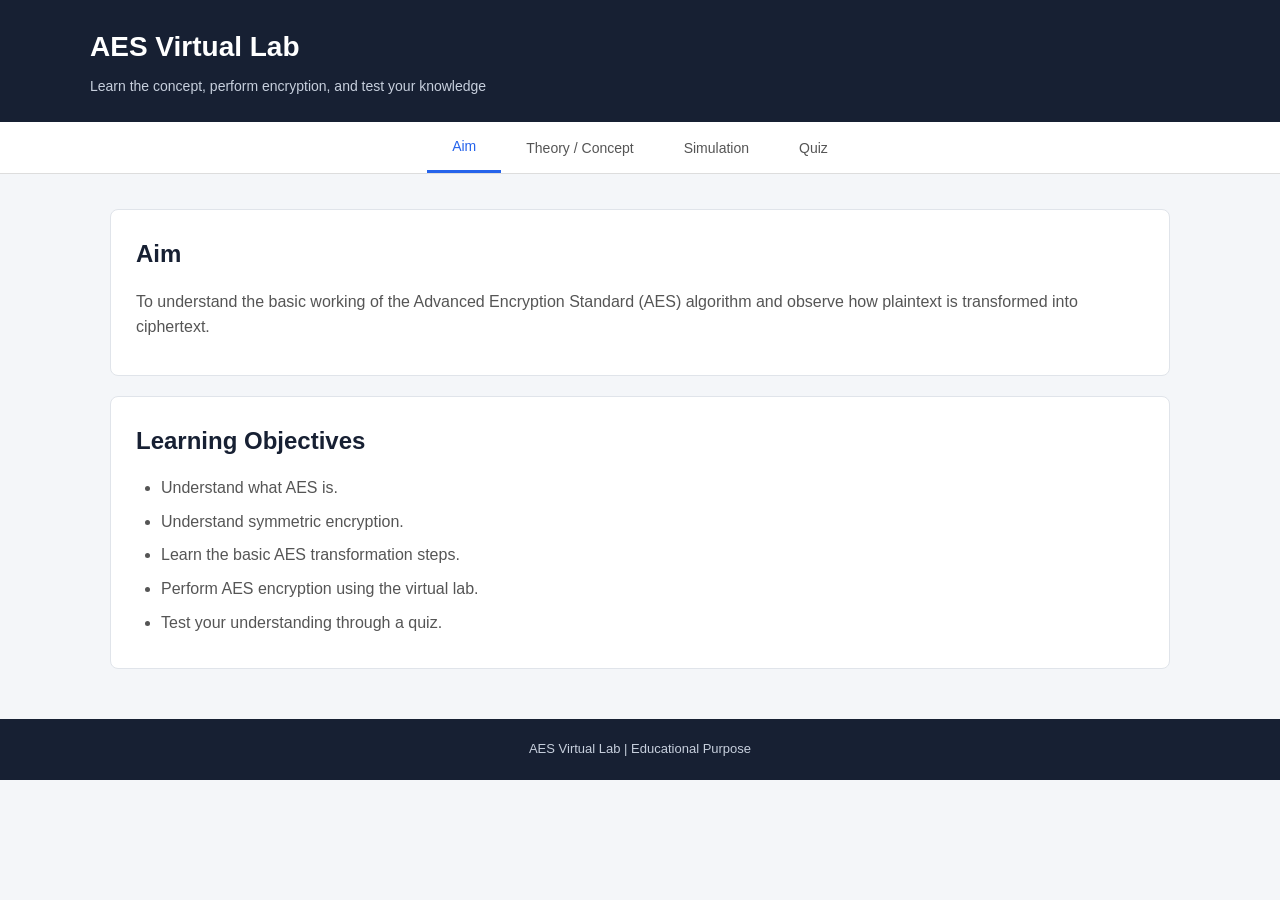
==== AES/index.html @ 350b14b1 "aes added" ====
<!DOCTYPE html>
<html lang="en">

<head>

    <meta charset="UTF-8">

    <meta name="viewport"
          content="width=device-width, initial-scale=1.0">

    <title>AES Virtual Lab</title>

    <link rel="stylesheet" href="style.css">

</head>


<body>


    <!-- ================= HEADER ================= -->

    <header>

        <div class="header-content">

            <h1>AES Virtual Lab</h1>

            <p>
                Learn the concept, perform encryption, and test your knowledge
            </p>

        </div>

    </header>



    <!-- ================= NAVIGATION ================= -->

    <nav>

        <button class="nav-button active"
                onclick="showSection('aim', this)">
            Aim
        </button>


        <button class="nav-button"
                onclick="showSection('theory', this)">
            Theory / Concept
        </button>


        <button class="nav-button"
                onclick="showSection('simulation', this)">
            Simulation
        </button>


        <button class="nav-button"
                onclick="showSection('quiz', this)">
            Quiz
        </button>

    </nav>



    <main>


        <!-- ================= AIM ================= -->

        <section id="aim" class="section active">


            <div class="card">

                <h2>Aim</h2>

                <p>
                    To understand the basic working of the
                    Advanced Encryption Standard (AES) algorithm
                    and observe how plaintext is transformed
                    into ciphertext.
                </p>

            </div>



            <div class="card">

                <h2>Learning Objectives</h2>

                <ul>

                    <li>
                        Understand what AES is.
                    </li>

                    <li>
                        Understand symmetric encryption.
                    </li>

                    <li>
                        Learn the basic AES transformation steps.
                    </li>

                    <li>
                        Perform AES encryption using the virtual lab.
                    </li>

                    <li>
                        Test your understanding through a quiz.
                    </li>

                </ul>

            </div>

        </section>



        <!-- ================= THEORY ================= -->

        <section id="theory" class="section">


            <div class="card">

                <h2>What is AES?</h2>

                <p>
                    AES stands for Advanced Encryption Standard.
                    It is a symmetric-key encryption algorithm
                    used to protect digital information.
                </p>

                <p>
                    In symmetric encryption, the same secret key
                    is used for encryption and decryption.
                </p>

            </div>



            <div class="card">

                <h2>AES Key Sizes</h2>

                <div class="key-boxes">


                    <div class="key-box">

                        <h3>AES-128</h3>

                        <p>
                            128-bit key
                        </p>

                    </div>


                    <div class="key-box">

                        <h3>AES-192</h3>

                        <p>
                            192-bit key
                        </p>

                    </div>


                    <div class="key-box">

                        <h3>AES-256</h3>

                        <p>
                            256-bit key
                        </p>

                    </div>

                </div>

            </div>



            <div class="card">

                <h2>Basic AES Encryption Process</h2>

                <div class="process">


                    <div class="process-step">

                        <span>1</span>

                        AddRoundKey

                    </div>


                    <div class="process-arrow">
                        ↓
                    </div>


                    <div class="process-step">

                        <span>2</span>

                        SubBytes

                    </div>


                    <div class="process-arrow">
                        ↓
                    </div>


                    <div class="process-step">

                        <span>3</span>

                        ShiftRows

                    </div>


                    <div class="process-arrow">
                        ↓
                    </div>


                    <div class="process-step">

                        <span>4</span>

                        MixColumns

                    </div>


                    <div class="process-arrow">
                        ↓
                    </div>


                    <div class="process-step">

                        <span>5</span>

                        AddRoundKey

                    </div>

                </div>

            </div>



            <div class="card">

                <h2>AES Operations</h2>


                <div class="concept">

                    <h3>SubBytes</h3>

                    <p>
                        Each byte in the state is replaced with
                        another byte using the AES S-Box.
                    </p>

                </div>


                <div class="concept">

                    <h3>ShiftRows</h3>

                    <p>
                        The bytes in each row of the state are
                        shifted by different positions.
                    </p>

                </div>


                <div class="concept">

                    <h3>MixColumns</h3>

                    <p>
                        The bytes in each column are mathematically
                        mixed to provide diffusion.
                    </p>

                </div>


                <div class="concept">

                    <h3>AddRoundKey</h3>

                    <p>
                        The current state is combined with a
                        round key using XOR.
                    </p>

                </div>

            </div>

        </section>



        <!-- ================= SIMULATION ================= -->

        <section id="simulation" class="section">


            <div class="card">

                <h2>AES Simulation</h2>

                <p>
                    Enter a message and a 16-character key to
                    perform AES-128 encryption.
                </p>

            </div>



            <div class="simulation-grid">


                <!-- INPUT -->

                <div class="card">

                    <h3>Input</h3>


                    <label for="plaintext">
                        Plaintext
                    </label>


                    <textarea
                        id="plaintext"
                        placeholder="Enter your message here..."
                    ></textarea>


                    <label for="key">
                        Secret Key
                    </label>


                    <input
                        type="text"
                        id="key"
                        maxlength="16"
                        placeholder="16 characters"
                    >


                    <p class="input-help">
                        AES-128 requires a 16-character key
                        for this demonstration.
                    </p>


                    <button
                        class="main-button"
                        onclick="encryptMessage()">

                        Encrypt

                    </button>


                    <button
                        class="secondary-button"
                        onclick="decryptMessage()">

                        Decrypt

                    </button>

                </div>



                <!-- OUTPUT -->

                <div class="card">

                    <h3>Output</h3>


                    <label>
                        Ciphertext
                    </label>


                    <div
                        id="ciphertext"
                        class="output-box">

                        Your ciphertext will appear here.

                    </div>


                    <label>
                        Decrypted Text
                    </label>


                    <div
                        id="decryptedText"
                        class="output-box">

                        Your decrypted text will appear here.

                    </div>

                </div>

            </div>



            <!-- AES STEPS -->

            <div class="card">

                <h2>Simulation Steps</h2>

                <p class="step-instruction">
                    Click each step to learn what happens.
                </p>


                <div class="simulation-steps">


                    <button onclick="showAESStep(1)">
                        1. Input
                    </button>


                    <button onclick="showAESStep(2)">
                        2. AddRoundKey
                    </button>


                    <button onclick="showAESStep(3)">
                        3. SubBytes
                    </button>


                    <button onclick="showAESStep(4)">
                        4. ShiftRows
                    </button>


                    <button onclick="showAESStep(5)">
                        5. MixColumns
                    </button>


                    <button onclick="showAESStep(6)">
                        6. Ciphertext
                    </button>

                </div>


                <div
                    id="stepExplanation"
                    class="step-explanation">

                    Select an AES step to see its explanation.

                </div>

            </div>



            <!-- STATE MATRIX -->

            <div class="card">

                <h2>AES State</h2>

                <p>
                    AES processes a block of 16 bytes using
                    a 4 × 4 state matrix.
                </p>


                <div
                    id="stateMatrix"
                    class="state-matrix">


                    <div>00</div>
                    <div>00</div>
                    <div>00</div>
                    <div>00</div>


                    <div>00</div>
                    <div>00</div>
                    <div>00</div>
                    <div>00</div>


                    <div>00</div>
                    <div>00</div>
                    <div>00</div>
                    <div>00</div>


                    <div>00</div>
                    <div>00</div>
                    <div>00</div>
                    <div>00</div>

                </div>

            </div>

        </section>



        <!-- ================= QUIZ ================= -->

        <section id="quiz" class="section">


            <div class="card">

                <h2>AES Quiz</h2>

                <p>
                    Answer the following questions to test
                    your understanding of AES.
                </p>

            </div>



            <!-- QUESTION 1 -->

            <div class="quiz-card">

                <h3>
                    1. What does AES stand for?
                </h3>


                <label class="option">

                    <input
                        type="radio"
                        name="q1"
                        value="correct">

                    Advanced Encryption Standard

                </label>


                <label class="option">

                    <input
                        type="radio"
                        name="q1"
                        value="wrong">

                    Advanced Encoding System

                </label>


                <label class="option">

                    <input
                        type="radio"
                        name="q1"
                        value="wrong">

                    Automated Encryption Standard

                </label>


                <label class="option">

                    <input
                        type="radio"
                        name="q1"
                        value="wrong">

                    Advanced Electronic Security

                </label>

            </div>



            <!-- QUESTION 2 -->

            <div class="quiz-card">

                <h3>
                    2. Which key size is used by AES-128?
                </h3>


                <label class="option">

                    <input
                        type="radio"
                        name="q2"
                        value="wrong">

                    64 bits

                </label>


                <label class="option">

                    <input
                        type="radio"
                        name="q2"
                        value="correct">

                    128 bits

                </label>


                <label class="option">

                    <input
                        type="radio"
                        name="q2"
                        value="wrong">

                    192 bits

                </label>


                <label class="option">

                    <input
                        type="radio"
                        name="q2"
                        value="wrong">

                    512 bits

                </label>

            </div>



            <!-- QUESTION 3 -->

            <div class="quiz-card">

                <h3>
                    3. Which AES operation replaces bytes
                    using the S-Box?
                </h3>


                <label class="option">

                    <input
                        type="radio"
                        name="q3"
                        value="correct">

                    SubBytes

                </label>


                <label class="option">

                    <input
                        type="radio"
                        name="q3"
                        value="wrong">

                    ShiftRows

                </label>


                <label class="option">

                    <input
                        type="radio"
                        name="q3"
                        value="wrong">

                    MixColumns

                </label>


                <label class="option">

                    <input
                        type="radio"
                        name="q3"
                        value="wrong">

                    AddBytes

                </label>

            </div>



            <!-- QUESTION 4 -->

            <div class="quiz-card">

                <h3>
                    4. Which AES operation shifts the rows?
                </h3>


                <label class="option">

                    <input
                        type="radio"
                        name="q4"
                        value="wrong">

                    SubBytes

                </label>


                <label class="option">

                    <input
                        type="radio"
                        name="q4"
                        value="correct">

                    ShiftRows

                </label>


                <label class="option">

                    <input
                        type="radio"
                        name="q4"
                        value="wrong">

                    MixColumns

                </label>


                <label class="option">

                    <input
                        type="radio"
                        name="q4"
                        value="wrong">

                    AddRoundKey

                </label>

            </div>



            <!-- QUESTION 5 -->

            <div class="quiz-card">

                <h3>
                    5. AES is what type of encryption?
                </h3>


                <label class="option">

                    <input
                        type="radio"
                        name="q5"
                        value="correct">

                    Symmetric encryption

                </label>


                <label class="option">

                    <input
                        type="radio"
                        name="q5"
                        value="wrong">

                    Asymmetric encryption

                </label>


                <label class="option">

                    <input
                        type="radio"
                        name="q5"
                        value="wrong">

                    Hashing

                </label>


                <label class="option">

                    <input
                        type="radio"
                        name="q5"
                        value="wrong">

                    Compression

                </label>

            </div>



            <button
                class="main-button quiz-button"
                onclick="calculateScore()">

                Submit Quiz

            </button>


            <div
                id="quizResult"
                class="quiz-result">

            </div>

        </section>


    </main>



    <!-- ================= FOOTER ================= -->

    <footer>

        <p>
            AES Virtual Lab | Educational Purpose
        </p>

    </footer>



    <script src="script.js"></script>

</body>

</html>
---- AES/style.css ----
* {
    box-sizing: border-box;

    margin: 0;

    padding: 0;
}


body {
    font-family: Arial, sans-serif;

    background-color: #f4f6f9;

    color: #202938;

    line-height: 1.6;
}


/* ================= HEADER ================= */

header {
    background-color: #172033;

    color: white;

    padding: 25px 50px;
}


.header-content {
    max-width: 1100px;

    margin: auto;
}


header h1 {
    font-size: 28px;

    margin-bottom: 5px;
}


header p {
    color: #c7cfdd;

    font-size: 14px;
}


/* ================= NAVIGATION ================= */

nav {
    background-color: white;

    border-bottom: 1px solid #ddd;

    display: flex;

    justify-content: center;

    overflow-x: auto;
}


.nav-button {
    background: none;

    border: none;

    padding: 16px 25px;

    cursor: pointer;

    font-size: 14px;

    color: #555;
}


.nav-button:hover {
    background-color: #f1f3f6;
}


.nav-button.active {
    color: #2563eb;

    border-bottom: 3px solid #2563eb;
}


/* ================= MAIN ================= */

main {
    max-width: 1100px;

    margin: 35px auto;

    padding: 0 20px;
}


.section {
    display: none;
}


.section.active {
    display: block;
}


/* ================= CARDS ================= */

.card {
    background-color: white;

    border: 1px solid #e0e4ea;

    border-radius: 8px;

    padding: 25px;

    margin-bottom: 20px;
}


.card h2 {
    margin-bottom: 15px;

    color: #172033;
}


.card h3 {
    margin-bottom: 12px;
}


.card p {
    color: #555;

    margin-bottom: 10px;
}


.card ul {
    padding-left: 25px;

    color: #555;
}


.card li {
    margin-bottom: 8px;
}


/* ================= KEY BOXES ================= */

.key-boxes {
    display: flex;

    gap: 15px;

    margin-top: 20px;
}


.key-box {
    flex: 1;

    background-color: #f5f8ff;

    border: 1px solid #cbd9f5;

    border-radius: 6px;

    padding: 20px;

    text-align: center;
}


.key-box h3 {
    color: #2563eb;
}


.key-box p {
    margin: 0;
}


/* ================= AES PROCESS ================= */

.process {
    display: flex;

    flex-direction: column;

    align-items: center;

    gap: 8px;

    margin-top: 20px;
}


.process-step {
    width: 220px;

    padding: 12px;

    background-color: #eef4ff;

    border: 1px solid #c7d7f5;

    border-radius: 6px;

    text-align: center;

    font-weight: bold;
}


.process-step span {
    display: inline-block;

    background-color: #2563eb;

    color: white;

    width: 25px;

    height: 25px;

    border-radius: 50%;

    margin-right: 8px;

    line-height: 25px;
}


.process-arrow {
    color: #777;

    font-size: 20px;
}


/* ================= CONCEPT ================= */

.concept {
    border-left: 4px solid #2563eb;

    padding: 10px 15px;

    margin-bottom: 15px;

    background-color: #f8f9fb;
}


.concept h3 {
    margin-bottom: 5px;
}


.concept p {
    margin: 0;
}


/* ================= SIMULATION ================= */

.simulation-grid {
    display: grid;

    grid-template-columns: 1fr 1fr;

    gap: 20px;
}


label {
    display: block;

    font-weight: bold;

    margin-bottom: 7px;

    margin-top: 15px;
}


input[type="text"],
textarea {
    width: 100%;

    padding: 11px;

    border: 1px solid #cbd1da;

    border-radius: 5px;

    font-family: Arial, sans-serif;

    font-size: 14px;
}


textarea {
    min-height: 120px;

    resize: vertical;
}


input:focus,
textarea:focus {
    outline: none;

    border-color: #2563eb;
}


.input-help {
    font-size: 12px;

    color: #777 !important;

    margin-top: 5px;
}


/* ================= BUTTONS ================= */

.main-button {
    background-color: #2563eb;

    color: white;

    border: none;

    border-radius: 5px;

    padding: 11px 20px;

    cursor: pointer;

    font-size: 14px;

    margin-top: 15px;
}


.main-button:hover {
    background-color: #1d4ed8;
}


.secondary-button {
    background-color: white;

    color: #2563eb;

    border: 1px solid #2563eb;

    border-radius: 5px;

    padding: 10px 20px;

    cursor: pointer;

    font-size: 14px;

    margin-top: 15px;

    margin-left: 8px;
}


.secondary-button:hover {
    background-color: #f1f5ff;
}


/* ================= OUTPUT ================= */

.output-box {
    background-color: #f6f8fb;

    border: 1px solid #dce1e8;

    border-radius: 5px;

    padding: 15px;

    min-height: 70px;

    margin-bottom: 15px;

    word-break: break-all;

    font-family: monospace;

    color: #333;
}


/* ================= SIMULATION STEPS ================= */

.step-instruction {
    color: #777 !important;
}


.simulation-steps {
    display: flex;

    flex-wrap: wrap;

    gap: 10px;

    margin-top: 20px;
}


.simulation-steps button {
    background-color: white;

    border: 1px solid #cbd1da;

    border-radius: 5px;

    padding: 10px 15px;

    cursor: pointer;
}


.simulation-steps button:hover {
    background-color: #eef4ff;

    border-color: #2563eb;
}


.step-explanation {
    margin-top: 20px;

    padding: 18px;

    background-color: #f5f8ff;

    border: 1px solid #d2def5;

    border-radius: 6px;

    min-height: 70px;
}


/* ================= STATE MATRIX ================= */

.state-matrix {
    display: grid;

    grid-template-columns: repeat(4, 60px);

    gap: 5px;

    justify-content: center;

    margin-top: 20px;
}


.state-matrix div {
    width: 60px;

    height: 60px;

    display: flex;

    align-items: center;

    justify-content: center;

    background-color: #eef4ff;

    border: 1px solid #bfcff0;

    border-radius: 4px;

    font-family: monospace;

    font-weight: bold;
}


/* ================= QUIZ ================= */

.quiz-card {
    background-color: white;

    border: 1px solid #e0e4ea;

    border-radius: 8px;

    padding: 25px;

    margin-bottom: 20px;
}


.quiz-card h3 {
    margin-bottom: 15px;
}


.option {
    display: block;

    padding: 10px;

    margin: 7px 0;

    border: 1px solid #dce1e8;

    border-radius: 5px;

    cursor: pointer;

    font-weight: normal;
}


.option:hover {
    background-color: #f5f7fa;
}


.option input {
    width: auto;

    margin-right: 8px;
}


.quiz-button {
    display: block;

    margin: 20px auto;
}


.quiz-result {
    text-align: center;

    font-size: 18px;

    font-weight: bold;

    margin-top: 15px;
}


/* ================= FOOTER ================= */

footer {
    text-align: center;

    background-color: #172033;

    color: #c7cfdd;

    padding: 20px;

    margin-top: 50px;

    font-size: 13px;
}


/* ================= RESPONSIVE ================= */

@media (max-width: 700px) {

    header {
        padding: 20px;
    }


    .simulation-grid {
        grid-template-columns: 1fr;
    }


    .key-boxes {
        flex-direction: column;
    }


    .nav-button {
        padding: 14px 15px;
    }


    main {
        margin-top: 20px;
    }

}
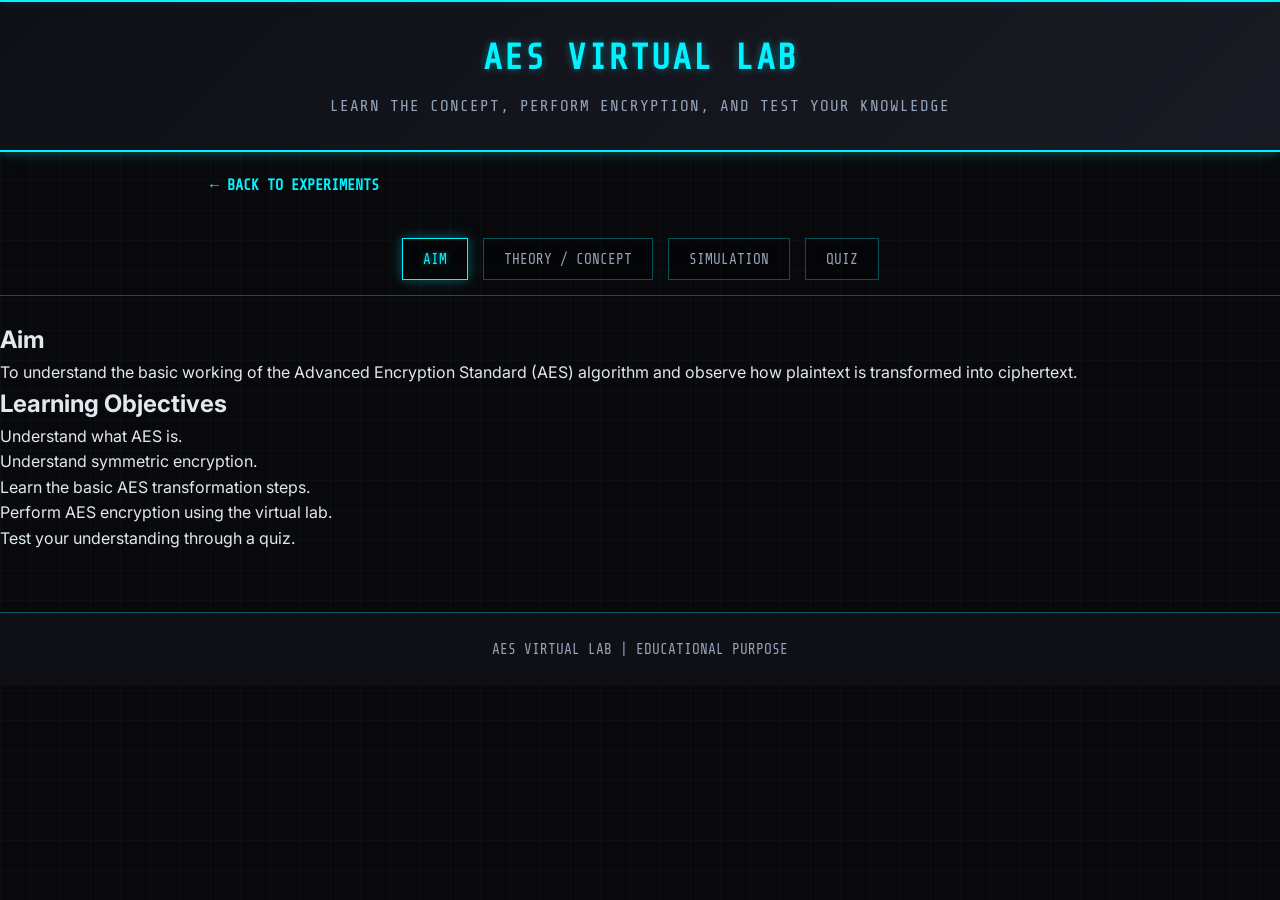
==== commit 20df3d9f: "file folder changes" ====
--- a/AES/index.html
+++ b/AES/index.html
@@ -33,6 +33,12 @@
         </div>
 
     </header>
+
+    <div class="container" style="margin-top: 0; padding-top: 20px;">
+      <div class="nav-bar">
+        <a href="../index.html" class="nav-link">← Back to Experiments</a>
+      </div>
+    </div>
 
 
 
--- a/AES/style.css
+++ b/AES/style.css
@@ -1,619 +1,775 @@
+@import url('https://fonts.googleapis.com/css2?family=Share+Tech+Mono&family=Inter:wght@400;600&display=swap');
+
+:root {
+  --primary: #00f3ff;
+  --primary-hover: #00c3cc;
+  --bg-main: #09090b;
+  --card-bg: rgba(16, 16, 20, 0.7);
+  --text-main: #e2e8f0;
+  --text-muted: #94a3b8;
+  --border-color: #00f3ff55;
+  --code-bg: #050505;
+  --code-header: #1a1a24;
+  --accent: #ff003c;
+  --accent-hover: #cc0030;
+  --font-family: 'Inter', system-ui, -apple-system, sans-serif;
+  --mono-family: 'Share Tech Mono', 'Consolas', 'Courier New', monospace;
+  --glow-primary: 0 0 10px rgba(0, 243, 255, 0.3), 0 0 20px rgba(0, 243, 255, 0.1);
+  --glow-accent: 0 0 10px rgba(255, 0, 60, 0.5);
+}
+
 * {
-    box-sizing: border-box;
-
-    margin: 0;
-
-    padding: 0;
-}
-
+  box-sizing: border-box;
+  margin: 0;
+  padding: 0;
+}
 
 body {
-    font-family: Arial, sans-serif;
-
-    background-color: #f4f6f9;
-
-    color: #202938;
-
-    line-height: 1.6;
-}
-
-
-/* ================= HEADER ================= */
-
+  font-family: var(--font-family);
+  background-color: var(--bg-main);
+  background-image: 
+    linear-gradient(rgba(0, 243, 255, 0.03) 1px, transparent 1px),
+    linear-gradient(90deg, rgba(0, 243, 255, 0.03) 1px, transparent 1px);
+  background-size: 30px 30px;
+  color: var(--text-main);
+  line-height: 1.6;
+  padding-bottom: 60px;
+}
+
+/* Header & Banner */
 header {
-    background-color: #172033;
-
-    color: white;
-
-    padding: 25px 50px;
-}
-
-
-.header-content {
-    max-width: 1100px;
-
-    margin: auto;
-}
-
+  background: linear-gradient(135deg, #0f0f16 0%, #1a1a24 100%);
+  color: #ffffff;
+  padding: 30px 20px;
+  text-align: center;
+  border-bottom: 2px solid var(--primary);
+  box-shadow: var(--glow-primary);
+  position: relative;
+  overflow: hidden;
+}
+
+header::before {
+  content: '';
+  position: absolute;
+  top: 0; left: 0; width: 100%; height: 2px;
+  background: var(--primary);
+  box-shadow: var(--glow-primary);
+}
 
 header h1 {
-    font-size: 28px;
-
-    margin-bottom: 5px;
-}
-
+  font-family: var(--mono-family);
+  font-size: 2.2rem;
+  font-weight: 600;
+  letter-spacing: 2px;
+  color: var(--primary);
+  text-shadow: 0 0 8px rgba(0, 243, 255, 0.4);
+  text-transform: uppercase;
+}
 
 header p {
-    color: #c7cfdd;
-
-    font-size: 14px;
-}
-
-
-/* ================= NAVIGATION ================= */
-
+  font-family: var(--mono-family);
+  font-size: 1rem;
+  color: var(--text-muted);
+  margin-top: 8px;
+  text-transform: uppercase;
+  letter-spacing: 1px;
+}
+
+.container {
+  max-width: 900px;
+  margin: 40px auto;
+  padding: 0 20px;
+}
+
+/* Navigation Breadcrumb */
+.nav-bar {
+  margin-bottom: 20px;
+}
+
+.nav-link {
+  color: var(--primary);
+  text-decoration: none;
+  font-family: var(--mono-family);
+  font-weight: 600;
+  display: inline-flex;
+  align-items: center;
+  gap: 6px;
+  font-size: 0.95rem;
+  text-transform: uppercase;
+  transition: all 0.3s ease;
+}
+
+.nav-link:hover {
+  color: #ffffff;
+  text-shadow: var(--glow-primary);
+}
+
+/* Homepage Experiment Cards */
+.experiments-grid {
+  display: grid;
+  grid-template-columns: repeat(auto-fit, minmax(280px, 1fr));
+  gap: 24px;
+  margin-top: 30px;
+}
+
+.experiment-card {
+  background: var(--card-bg);
+  backdrop-filter: blur(10px);
+  border: 1px solid var(--border-color);
+  border-radius: 4px;
+  padding: 24px;
+  text-decoration: none;
+  color: inherit;
+  display: block;
+  transition: all 0.3s ease;
+  position: relative;
+  overflow: hidden;
+}
+
+.experiment-card::before {
+  content: '';
+  position: absolute;
+  top: 0; left: 0;
+  width: 4px;
+  height: 100%;
+  background: var(--primary);
+  transition: all 0.3s ease;
+}
+
+.experiment-card:hover {
+  border-color: var(--primary);
+  box-shadow: var(--glow-primary);
+  transform: translateY(-2px);
+}
+
+.experiment-card:hover::before {
+  box-shadow: var(--glow-primary);
+}
+
+.experiment-card h3 {
+  color: var(--primary);
+  margin-bottom: 12px;
+  font-size: 1.25rem;
+  font-family: var(--mono-family);
+  text-transform: uppercase;
+  letter-spacing: 1px;
+}
+
+.experiment-card p {
+  color: var(--text-muted);
+  font-size: 0.95rem;
+}
+
+/* Lab Manual Sections */
+.lab-section {
+  background: var(--card-bg);
+  backdrop-filter: blur(10px);
+  border: 1px solid var(--border-color);
+  border-radius: 4px;
+  padding: 30px;
+  margin-bottom: 30px;
+  position: relative;
+}
+
+.lab-section::after {
+  content: '';
+  position: absolute;
+  bottom: -1px; right: -1px;
+  width: 20px; height: 20px;
+  border-bottom: 2px solid var(--primary);
+  border-right: 2px solid var(--primary);
+}
+
+.lab-section h2 {
+  font-family: var(--mono-family);
+  font-size: 1.4rem;
+  color: #ffffff;
+  border-bottom: 1px solid var(--border-color);
+  padding-bottom: 12px;
+  margin-bottom: 20px;
+  font-weight: normal;
+  text-transform: uppercase;
+  letter-spacing: 1.5px;
+  display: flex;
+  align-items: center;
+}
+
+.lab-section h2::before {
+  content: '>';
+  color: var(--primary);
+  margin-right: 10px;
+  font-weight: bold;
+}
+
+.lab-section h1.exp-title {
+  font-family: var(--mono-family);
+  font-size: 2rem;
+  color: var(--primary);
+  margin-bottom: 0;
+  text-transform: uppercase;
+  text-shadow: var(--glow-primary);
+}
+
+.lab-section p {
+  margin-bottom: 16px;
+  color: var(--text-main);
+}
+
+/* Algorithm Steps */
+ol.algorithm-list {
+  padding-left: 24px;
+  margin-bottom: 20px;
+  color: var(--text-muted);
+}
+
+ol.algorithm-list li {
+  margin-bottom: 10px;
+}
+
+.formula-box {
+  background-color: rgba(0, 243, 255, 0.05);
+  border-left: 4px solid var(--primary);
+  padding: 16px 20px;
+  margin: 20px 0;
+  font-family: var(--mono-family);
+  font-size: 1rem;
+  line-height: 1.6;
+  color: #ffffff;
+}
+
+.formula-box div {
+  margin-bottom: 6px;
+}
+
+.formula-box .variables {
+  margin-top: 12px;
+  font-size: 0.85rem;
+  color: var(--primary);
+  border-top: 1px dashed var(--border-color);
+  padding-top: 8px;
+}
+
+/* Working Principle Example Table */
+.example-box {
+  background: rgba(0, 0, 0, 0.4);
+  border: 1px solid var(--border-color);
+  padding: 16px;
+  border-radius: 4px;
+  margin-top: 12px;
+  font-family: var(--mono-family);
+  color: var(--primary);
+}
+
+.lab-table {
+  width: 100%;
+  max-width: 500px;
+  border-collapse: collapse;
+  margin-top: 16px;
+}
+
+.lab-table th, .lab-table td {
+  border: 1px solid var(--border-color);
+  padding: 12px 16px;
+  text-align: left;
+  font-family: var(--mono-family);
+}
+
+.lab-table th {
+  background-color: rgba(0, 243, 255, 0.1);
+  color: var(--primary);
+  font-weight: normal;
+  text-transform: uppercase;
+}
+
+/* Code Container */
+.code-container {
+  background-color: var(--code-bg);
+  border: 1px solid #333;
+  border-radius: 4px;
+  overflow: hidden;
+  margin-top: 12px;
+  position: relative;
+}
+
+.code-header {
+  background-color: var(--code-header);
+  color: var(--primary);
+  padding: 10px 16px;
+  font-family: var(--mono-family);
+  font-size: 0.85rem;
+  border-bottom: 1px solid #333;
+  text-transform: uppercase;
+  letter-spacing: 1px;
+  display: flex;
+  justify-content: space-between;
+}
+
+pre code {
+  display: block;
+  padding: 20px;
+  color: #a6accd;
+  font-family: 'Consolas', 'Courier New', monospace;
+  font-size: 0.95rem;
+  line-height: 1.6;
+  overflow-x: auto;
+}
+
+/* Interactive Form Elements */
+.form-group {
+  margin-bottom: 20px;
+}
+
+.form-group label {
+  display: block;
+  font-family: var(--mono-family);
+  margin-bottom: 8px;
+  color: var(--primary);
+  text-transform: uppercase;
+  font-size: 0.9rem;
+}
+
+.form-control {
+  width: 100%;
+  padding: 12px 16px;
+  font-size: 1rem;
+  color: #ffffff;
+  border: 1px solid var(--border-color);
+  background: rgba(0, 0, 0, 0.5);
+  font-family: var(--mono-family);
+  transition: all 0.3s ease;
+}
+
+.form-control:focus {
+  outline: none;
+  border-color: var(--primary);
+  box-shadow: 0 0 10px rgba(0, 243, 255, 0.2);
+  background: rgba(0, 0, 0, 0.8);
+}
+
+textarea.form-control {
+  resize: vertical;
+  min-height: 100px;
+}
+
+select.form-control {
+  appearance: none;
+  background-image: url("data:image/svg+xml;charset=UTF-8,%3csvg xmlns='http://www.w3.org/2000/svg' viewBox='0 0 24 24' fill='none' stroke='%2300f3ff' stroke-width='2' stroke-linecap='round' stroke-linejoin='round'%3e%3cpolyline points='6 9 12 15 18 9'%3e%3c/polyline%3e%3c/svg%3e");
+  background-repeat: no-repeat;
+  background-position: right 12px center;
+  background-size: 16px;
+}
+
+select.form-control option {
+  background: #0f0f16;
+  color: #fff;
+}
+
+.btn-group {
+  display: flex;
+  gap: 16px;
+  margin-top: 24px;
+}
+
+.btn {
+  padding: 12px 28px;
+  font-size: 0.95rem;
+  font-family: var(--mono-family);
+  text-transform: uppercase;
+  letter-spacing: 1px;
+  color: #000000;
+  background-color: var(--primary);
+  border: 1px solid var(--primary);
+  cursor: pointer;
+  transition: all 0.3s ease;
+  position: relative;
+  overflow: hidden;
+  font-weight: bold;
+}
+
+.btn:hover {
+  background-color: transparent;
+  color: var(--primary);
+  box-shadow: var(--glow-primary);
+}
+
+.btn-secondary {
+  background-color: transparent;
+  color: var(--accent);
+  border-color: var(--accent);
+}
+
+.btn-secondary:hover {
+  background-color: var(--accent);
+  color: #ffffff;
+  box-shadow: var(--glow-accent);
+}
+
+.btn-outline {
+  background-color: transparent;
+  color: var(--text-muted);
+  border-color: var(--text-muted);
+}
+
+.btn-outline:hover {
+  border-color: #ffffff;
+  color: #ffffff;
+}
+
+/* Output Display Box */
+.output-box {
+  margin-top: 24px;
+  padding: 20px;
+  background-color: rgba(0, 243, 255, 0.05);
+  border: 1px solid var(--primary);
+  position: relative;
+}
+
+.output-box::before {
+  content: '';
+  position: absolute;
+  top: 0; left: 0; width: 3px; height: 100%;
+  background: var(--primary);
+  box-shadow: var(--glow-primary);
+}
+
+.output-label {
+  font-family: var(--mono-family);
+  margin-bottom: 10px;
+  color: var(--text-muted);
+  display: block;
+  text-transform: uppercase;
+  font-size: 0.85rem;
+  letter-spacing: 1px;
+}
+
+.output-value {
+  font-family: var(--mono-family);
+  font-size: 1.2rem;
+  color: var(--primary);
+  background: transparent;
+  padding: 0;
+  border: none;
+  word-break: break-all;
+  min-height: 30px;
+  text-shadow: 0 0 5px rgba(0, 243, 255, 0.5);
+}
+
+/* Result Section */
+.result-box {
+  background-color: rgba(0, 255, 65, 0.05);
+  border: 1px solid #00ff41;
+  padding: 20px;
+  color: #00ff41;
+  position: relative;
+}
+
+.result-box::before {
+  content: '';
+  position: absolute;
+  top: 0; left: 0; width: 3px; height: 100%;
+  background: #00ff41;
+  box-shadow: 0 0 10px rgba(0, 255, 65, 0.5);
+}
+
+.result-box h3 {
+  margin-bottom: 12px;
+  font-size: 1.2rem;
+  font-family: var(--mono-family);
+  text-transform: uppercase;
+  letter-spacing: 1px;
+}
+
+.result-detail {
+  font-family: var(--mono-family);
+  background: rgba(0, 0, 0, 0.4);
+  border: 1px solid rgba(0, 255, 65, 0.3);
+  padding: 16px;
+  margin-top: 16px;
+  color: #e2e8f0;
+}
+
+.result-detail div {
+  margin-bottom: 8px;
+}
+.result-detail strong {
+  color: #00ff41;
+}
+
+/* Custom Scrollbar */
+::-webkit-scrollbar {
+  width: 8px;
+  height: 8px;
+}
+::-webkit-scrollbar-track {
+  background: #09090b;
+}
+::-webkit-scrollbar-thumb {
+  background: #333;
+  border-radius: 4px;
+}
+::-webkit-scrollbar-thumb:hover {
+  background: var(--primary);
+}
+
+/* ================= AES SPECIFIC CYBER STYLES ================= */
 nav {
-    background-color: white;
-
-    border-bottom: 1px solid #ddd;
-
-    display: flex;
-
-    justify-content: center;
-
-    overflow-x: auto;
-}
-
-
+  display: flex;
+  justify-content: center;
+  gap: 15px;
+  margin-bottom: 25px;
+  border-bottom: 1px solid var(--border-color);
+  padding-bottom: 15px;
+}
 .nav-button {
-    background: none;
-
-    border: none;
-
-    padding: 16px 25px;
-
-    cursor: pointer;
-
-    font-size: 14px;
-
-    color: #555;
-}
-
-
+  background: rgba(0, 0, 0, 0.4);
+  border: 1px solid var(--border-color);
+  padding: 12px 20px;
+  cursor: pointer;
+  font-family: var(--mono-family);
+  font-size: 0.9rem;
+  color: var(--text-muted);
+  text-transform: uppercase;
+  transition: all 0.3s ease;
+}
 .nav-button:hover {
-    background-color: #f1f3f6;
-}
-
-
+  background: rgba(0, 243, 255, 0.1);
+  color: #fff;
+  box-shadow: var(--glow-primary);
+}
 .nav-button.active {
-    color: #2563eb;
-
-    border-bottom: 3px solid #2563eb;
-}
-
-
-/* ================= MAIN ================= */
-
-main {
-    max-width: 1100px;
-
-    margin: 35px auto;
-
-    padding: 0 20px;
-}
-
-
+  color: var(--primary);
+  border-color: var(--primary);
+  box-shadow: var(--glow-primary);
+  text-shadow: 0 0 5px rgba(0, 243, 255, 0.5);
+}
 .section {
-    display: none;
-}
-
-
+  display: none;
+}
 .section.active {
-    display: block;
-}
-
-
-/* ================= CARDS ================= */
-
-.card {
-    background-color: white;
-
-    border: 1px solid #e0e4ea;
-
-    border-radius: 8px;
-
-    padding: 25px;
-
-    margin-bottom: 20px;
-}
-
-
-.card h2 {
-    margin-bottom: 15px;
-
-    color: #172033;
-}
-
-
-.card h3 {
-    margin-bottom: 12px;
-}
-
-
-.card p {
-    color: #555;
-
-    margin-bottom: 10px;
-}
-
-
-.card ul {
-    padding-left: 25px;
-
-    color: #555;
-}
-
-
-.card li {
-    margin-bottom: 8px;
-}
-
-
-/* ================= KEY BOXES ================= */
-
+  display: block;
+}
 .key-boxes {
-    display: flex;
-
-    gap: 15px;
-
-    margin-top: 20px;
-}
-
-
+  display: flex;
+  gap: 20px;
+  margin-top: 20px;
+}
 .key-box {
-    flex: 1;
-
-    background-color: #f5f8ff;
-
-    border: 1px solid #cbd9f5;
-
-    border-radius: 6px;
-
-    padding: 20px;
-
-    text-align: center;
-}
-
-
+  flex: 1;
+  background: rgba(0, 243, 255, 0.05);
+  border: 1px solid var(--border-color);
+  border-radius: 4px;
+  padding: 20px;
+  text-align: center;
+  position: relative;
+  transition: all 0.3s ease;
+}
+.key-box:hover {
+  box-shadow: var(--glow-primary);
+  border-color: var(--primary);
+}
 .key-box h3 {
-    color: #2563eb;
-}
-
-
-.key-box p {
-    margin: 0;
-}
-
-
-/* ================= AES PROCESS ================= */
-
+  color: var(--primary);
+  font-family: var(--mono-family);
+}
 .process {
-    display: flex;
-
-    flex-direction: column;
-
-    align-items: center;
-
-    gap: 8px;
-
-    margin-top: 20px;
-}
-
-
+  display: flex;
+  flex-direction: column;
+  align-items: center;
+  gap: 12px;
+  margin-top: 20px;
+}
 .process-step {
-    width: 220px;
-
-    padding: 12px;
-
-    background-color: #eef4ff;
-
-    border: 1px solid #c7d7f5;
-
-    border-radius: 6px;
-
-    text-align: center;
-
-    font-weight: bold;
-}
-
-
+  width: 250px;
+  padding: 15px;
+  background: rgba(0, 0, 0, 0.5);
+  border: 1px solid var(--primary);
+  border-radius: 4px;
+  text-align: center;
+  font-weight: bold;
+  font-family: var(--mono-family);
+  color: #fff;
+  text-transform: uppercase;
+  box-shadow: 0 0 10px rgba(0, 243, 255, 0.1);
+}
 .process-step span {
-    display: inline-block;
-
-    background-color: #2563eb;
-
-    color: white;
-
-    width: 25px;
-
-    height: 25px;
-
-    border-radius: 50%;
-
-    margin-right: 8px;
-
-    line-height: 25px;
-}
-
-
+  display: inline-block;
+  background-color: var(--primary);
+  color: #000;
+  width: 28px;
+  height: 28px;
+  border-radius: 50%;
+  margin-right: 10px;
+  line-height: 28px;
+  text-shadow: none;
+}
 .process-arrow {
-    color: #777;
-
-    font-size: 20px;
-}
-
-
-/* ================= CONCEPT ================= */
-
+  color: var(--primary);
+  font-size: 24px;
+  text-shadow: var(--glow-primary);
+}
 .concept {
-    border-left: 4px solid #2563eb;
-
-    padding: 10px 15px;
-
-    margin-bottom: 15px;
-
-    background-color: #f8f9fb;
-}
-
-
+  border-left: 4px solid var(--primary);
+  padding: 15px 20px;
+  margin-bottom: 20px;
+  background-color: rgba(0, 243, 255, 0.05);
+  color: #fff;
+}
 .concept h3 {
-    margin-bottom: 5px;
-}
-
-
-.concept p {
-    margin: 0;
-}
-
-
-/* ================= SIMULATION ================= */
-
+  color: var(--primary);
+  font-family: var(--mono-family);
+  margin-bottom: 8px;
+  text-transform: uppercase;
+}
 .simulation-grid {
-    display: grid;
-
-    grid-template-columns: 1fr 1fr;
-
-    gap: 20px;
-}
-
-
-label {
-    display: block;
-
-    font-weight: bold;
-
-    margin-bottom: 7px;
-
-    margin-top: 15px;
-}
-
-
-input[type="text"],
-textarea {
-    width: 100%;
-
-    padding: 11px;
-
-    border: 1px solid #cbd1da;
-
-    border-radius: 5px;
-
-    font-family: Arial, sans-serif;
-
-    font-size: 14px;
-}
-
-
-textarea {
-    min-height: 120px;
-
-    resize: vertical;
-}
-
-
-input:focus,
-textarea:focus {
-    outline: none;
-
-    border-color: #2563eb;
-}
-
-
-.input-help {
-    font-size: 12px;
-
-    color: #777 !important;
-
-    margin-top: 5px;
-}
-
-
-/* ================= BUTTONS ================= */
-
+  display: grid;
+  grid-template-columns: 1fr 1fr;
+  gap: 25px;
+}
+.simulation-steps {
+  display: flex;
+  flex-wrap: wrap;
+  gap: 12px;
+  margin-top: 20px;
+}
+.simulation-steps button {
+  background: rgba(0, 0, 0, 0.5);
+  border: 1px solid var(--border-color);
+  padding: 12px 20px;
+  cursor: pointer;
+  color: var(--text-main);
+  font-family: var(--mono-family);
+  text-transform: uppercase;
+  transition: all 0.3s ease;
+}
+.simulation-steps button:hover {
+  background: rgba(0, 243, 255, 0.1);
+  border-color: var(--primary);
+  color: var(--primary);
+  box-shadow: var(--glow-primary);
+}
+.step-explanation {
+  margin-top: 25px;
+  padding: 20px;
+  background-color: rgba(0, 0, 0, 0.6);
+  border: 1px solid var(--primary);
+  border-radius: 4px;
+  min-height: 80px;
+  color: #fff;
+  font-family: var(--mono-family);
+  box-shadow: var(--glow-primary);
+}
+.state-matrix {
+  display: grid;
+  grid-template-columns: repeat(4, 60px);
+  gap: 8px;
+  justify-content: center;
+  margin-top: 25px;
+}
+.state-matrix div {
+  width: 60px;
+  height: 60px;
+  display: flex;
+  align-items: center;
+  justify-content: center;
+  background-color: rgba(0, 243, 255, 0.1);
+  border: 1px solid var(--primary);
+  border-radius: 4px;
+  font-family: var(--mono-family);
+  font-weight: bold;
+  color: #fff;
+  text-shadow: 0 0 5px rgba(0, 243, 255, 0.5);
+}
+.quiz-card {
+  background: var(--card-bg);
+  backdrop-filter: blur(10px);
+  border: 1px solid var(--border-color);
+  border-radius: 4px;
+  padding: 25px;
+  margin-bottom: 25px;
+}
+.quiz-card h3 {
+  color: var(--primary);
+  margin-bottom: 15px;
+  font-family: var(--mono-family);
+}
+.option {
+  display: block;
+  padding: 12px 15px;
+  margin: 10px 0;
+  border: 1px solid var(--border-color);
+  border-radius: 4px;
+  cursor: pointer;
+  background: rgba(0, 0, 0, 0.4);
+  color: var(--text-main);
+  transition: all 0.3s ease;
+}
+.option:hover {
+  background: rgba(0, 243, 255, 0.1);
+  border-color: var(--primary);
+  box-shadow: 0 0 8px rgba(0, 243, 255, 0.2);
+}
+.quiz-button {
+  display: block;
+  margin: 30px auto;
+}
+.quiz-result {
+  text-align: center;
+  font-size: 1.2rem;
+  font-weight: bold;
+  margin-top: 20px;
+  color: var(--primary);
+  font-family: var(--mono-family);
+  text-transform: uppercase;
+  text-shadow: var(--glow-primary);
+}
+/* Re-map AES button classes to Cyber theme */
 .main-button {
-    background-color: #2563eb;
-
-    color: white;
-
-    border: none;
-
-    border-radius: 5px;
-
-    padding: 11px 20px;
-
-    cursor: pointer;
-
-    font-size: 14px;
-
-    margin-top: 15px;
-}
-
-
+  padding: 12px 28px;
+  font-size: 0.95rem;
+  font-family: var(--mono-family);
+  text-transform: uppercase;
+  letter-spacing: 1px;
+  color: #000000;
+  background-color: var(--primary);
+  border: 1px solid var(--primary);
+  cursor: pointer;
+  transition: all 0.3s ease;
+  font-weight: bold;
+  margin-top: 15px;
+}
 .main-button:hover {
-    background-color: #1d4ed8;
-}
-
-
+  background-color: transparent;
+  color: var(--primary);
+  box-shadow: var(--glow-primary);
+}
 .secondary-button {
-    background-color: white;
-
-    color: #2563eb;
-
-    border: 1px solid #2563eb;
-
-    border-radius: 5px;
-
-    padding: 10px 20px;
-
-    cursor: pointer;
-
-    font-size: 14px;
-
-    margin-top: 15px;
-
-    margin-left: 8px;
-}
-
-
+  padding: 12px 28px;
+  font-size: 0.95rem;
+  font-family: var(--mono-family);
+  text-transform: uppercase;
+  letter-spacing: 1px;
+  background-color: transparent;
+  color: var(--accent);
+  border: 1px solid var(--accent);
+  cursor: pointer;
+  transition: all 0.3s ease;
+  font-weight: bold;
+  margin-top: 15px;
+  margin-left: 10px;
+}
 .secondary-button:hover {
-    background-color: #f1f5ff;
-}
-
-
-/* ================= OUTPUT ================= */
-
-.output-box {
-    background-color: #f6f8fb;
-
-    border: 1px solid #dce1e8;
-
-    border-radius: 5px;
-
-    padding: 15px;
-
-    min-height: 70px;
-
-    margin-bottom: 15px;
-
-    word-break: break-all;
-
-    font-family: monospace;
-
-    color: #333;
-}
-
-
-/* ================= SIMULATION STEPS ================= */
-
-.step-instruction {
-    color: #777 !important;
-}
-
-
-.simulation-steps {
-    display: flex;
-
-    flex-wrap: wrap;
-
-    gap: 10px;
-
-    margin-top: 20px;
-}
-
-
-.simulation-steps button {
-    background-color: white;
-
-    border: 1px solid #cbd1da;
-
-    border-radius: 5px;
-
-    padding: 10px 15px;
-
-    cursor: pointer;
-}
-
-
-.simulation-steps button:hover {
-    background-color: #eef4ff;
-
-    border-color: #2563eb;
-}
-
-
-.step-explanation {
-    margin-top: 20px;
-
-    padding: 18px;
-
-    background-color: #f5f8ff;
-
-    border: 1px solid #d2def5;
-
-    border-radius: 6px;
-
-    min-height: 70px;
-}
-
-
-/* ================= STATE MATRIX ================= */
-
-.state-matrix {
-    display: grid;
-
-    grid-template-columns: repeat(4, 60px);
-
-    gap: 5px;
-
-    justify-content: center;
-
-    margin-top: 20px;
-}
-
-
-.state-matrix div {
-    width: 60px;
-
-    height: 60px;
-
-    display: flex;
-
-    align-items: center;
-
-    justify-content: center;
-
-    background-color: #eef4ff;
-
-    border: 1px solid #bfcff0;
-
-    border-radius: 4px;
-
-    font-family: monospace;
-
-    font-weight: bold;
-}
-
-
-/* ================= QUIZ ================= */
-
-.quiz-card {
-    background-color: white;
-
-    border: 1px solid #e0e4ea;
-
-    border-radius: 8px;
-
-    padding: 25px;
-
-    margin-bottom: 20px;
-}
-
-
-.quiz-card h3 {
-    margin-bottom: 15px;
-}
-
-
-.option {
-    display: block;
-
-    padding: 10px;
-
-    margin: 7px 0;
-
-    border: 1px solid #dce1e8;
-
-    border-radius: 5px;
-
-    cursor: pointer;
-
-    font-weight: normal;
-}
-
-
-.option:hover {
-    background-color: #f5f7fa;
-}
-
-
-.option input {
-    width: auto;
-
-    margin-right: 8px;
-}
-
-
-.quiz-button {
-    display: block;
-
-    margin: 20px auto;
-}
-
-
-.quiz-result {
-    text-align: center;
-
-    font-size: 18px;
-
-    font-weight: bold;
-
-    margin-top: 15px;
-}
-
-
-/* ================= FOOTER ================= */
-
+  background-color: var(--accent);
+  color: #ffffff;
+  box-shadow: var(--glow-accent);
+}
 footer {
-    text-align: center;
-
-    background-color: #172033;
-
-    color: #c7cfdd;
-
-    padding: 20px;
-
-    margin-top: 50px;
-
-    font-size: 13px;
-}
-
-
-/* ================= RESPONSIVE ================= */
-
-@media (max-width: 700px) {
-
-    header {
-        padding: 20px;
-    }
-
-
-    .simulation-grid {
-        grid-template-columns: 1fr;
-    }
-
-
-    .key-boxes {
-        flex-direction: column;
-    }
-
-
-    .nav-button {
-        padding: 14px 15px;
-    }
-
-
-    main {
-        margin-top: 20px;
-    }
-
-}+  text-align: center;
+  background-color: #0f0f16;
+  border-top: 1px solid var(--border-color);
+  color: var(--text-muted);
+  padding: 25px;
+  margin-top: 60px;
+  font-size: 0.9rem;
+  font-family: var(--mono-family);
+  text-transform: uppercase;
+}
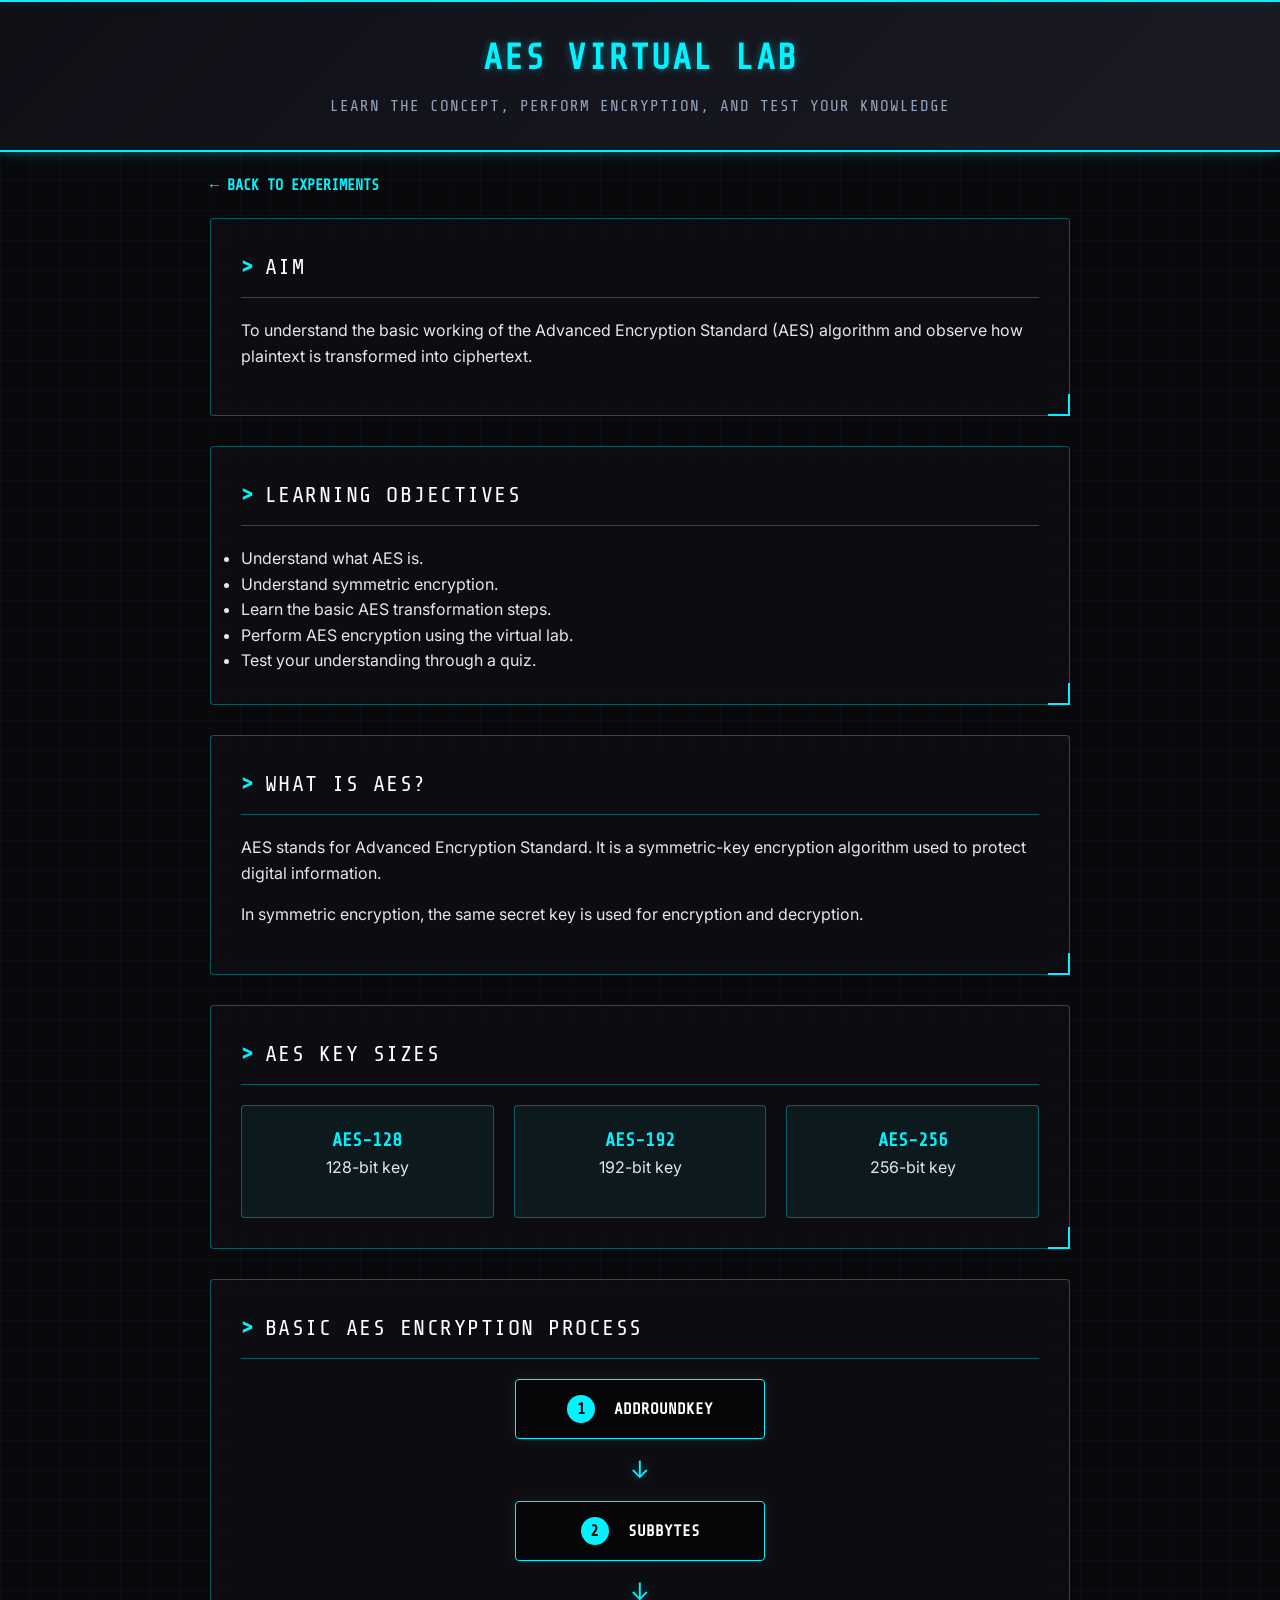
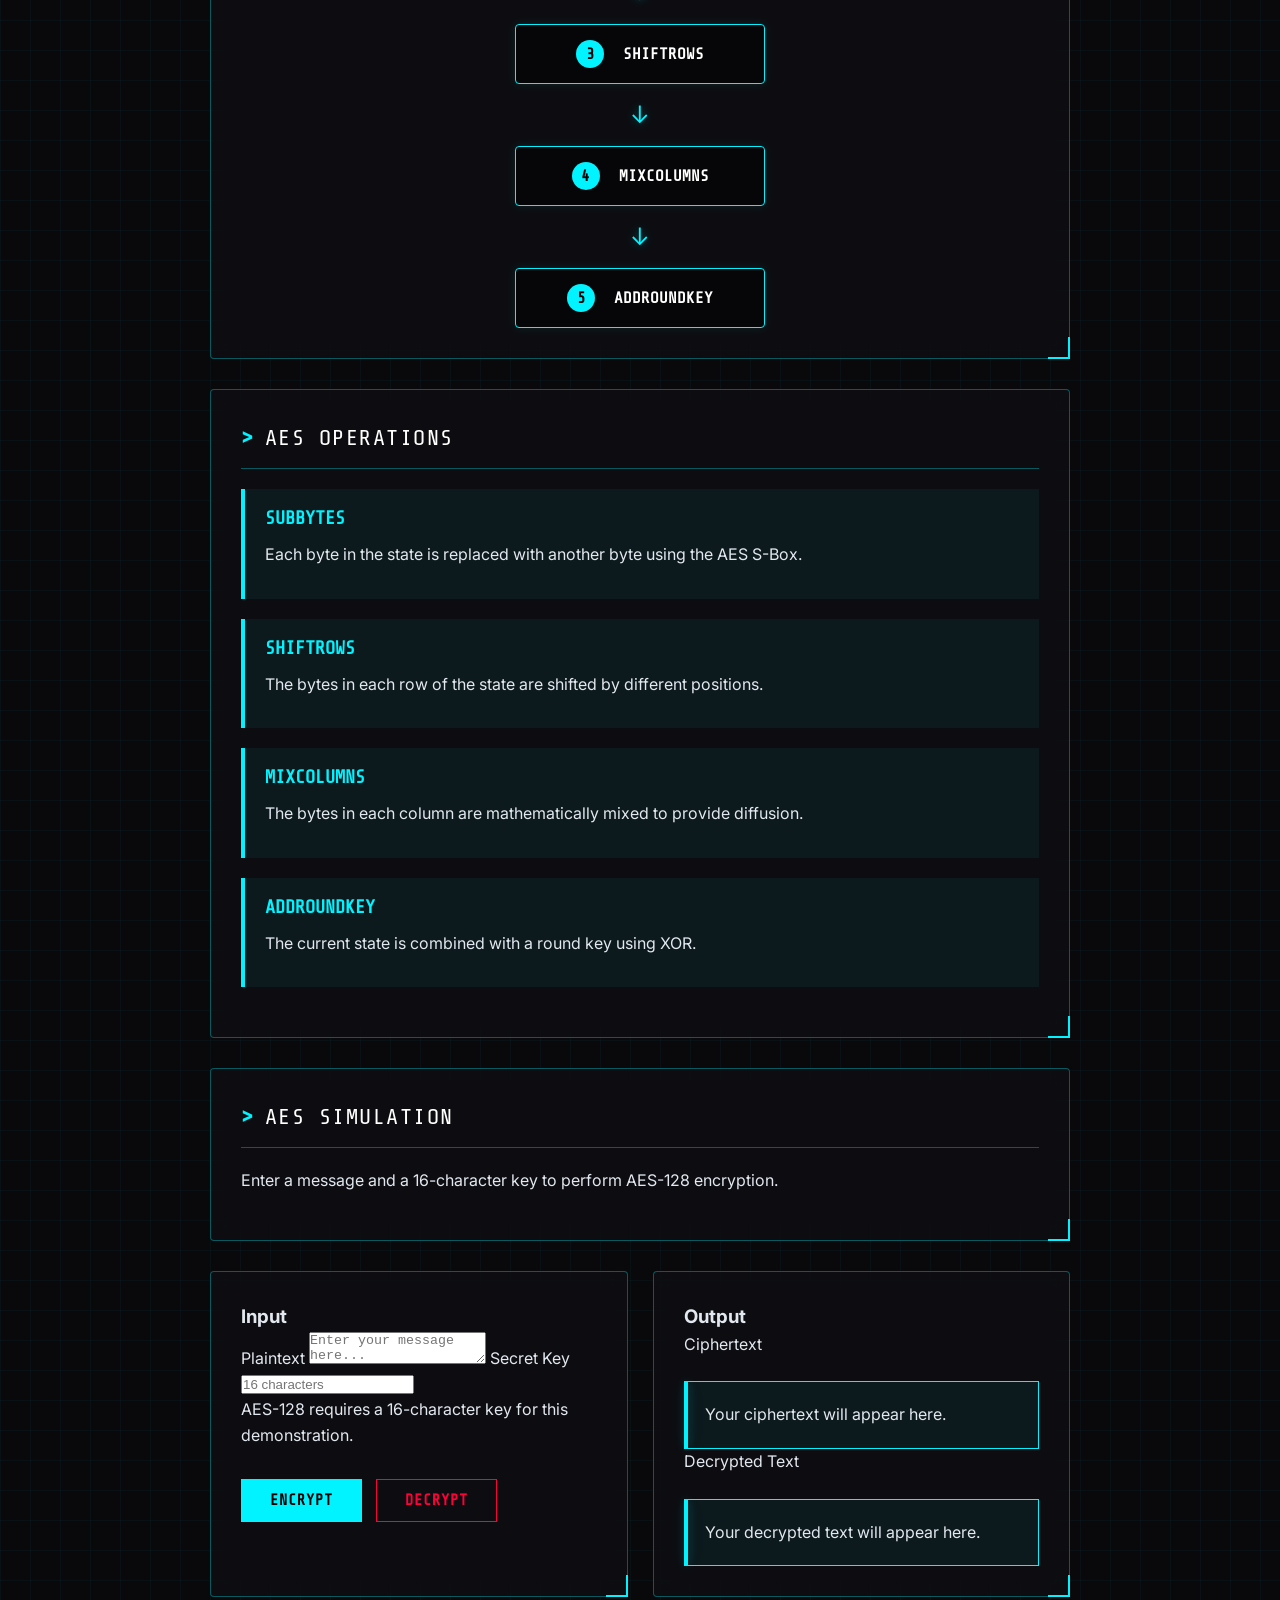
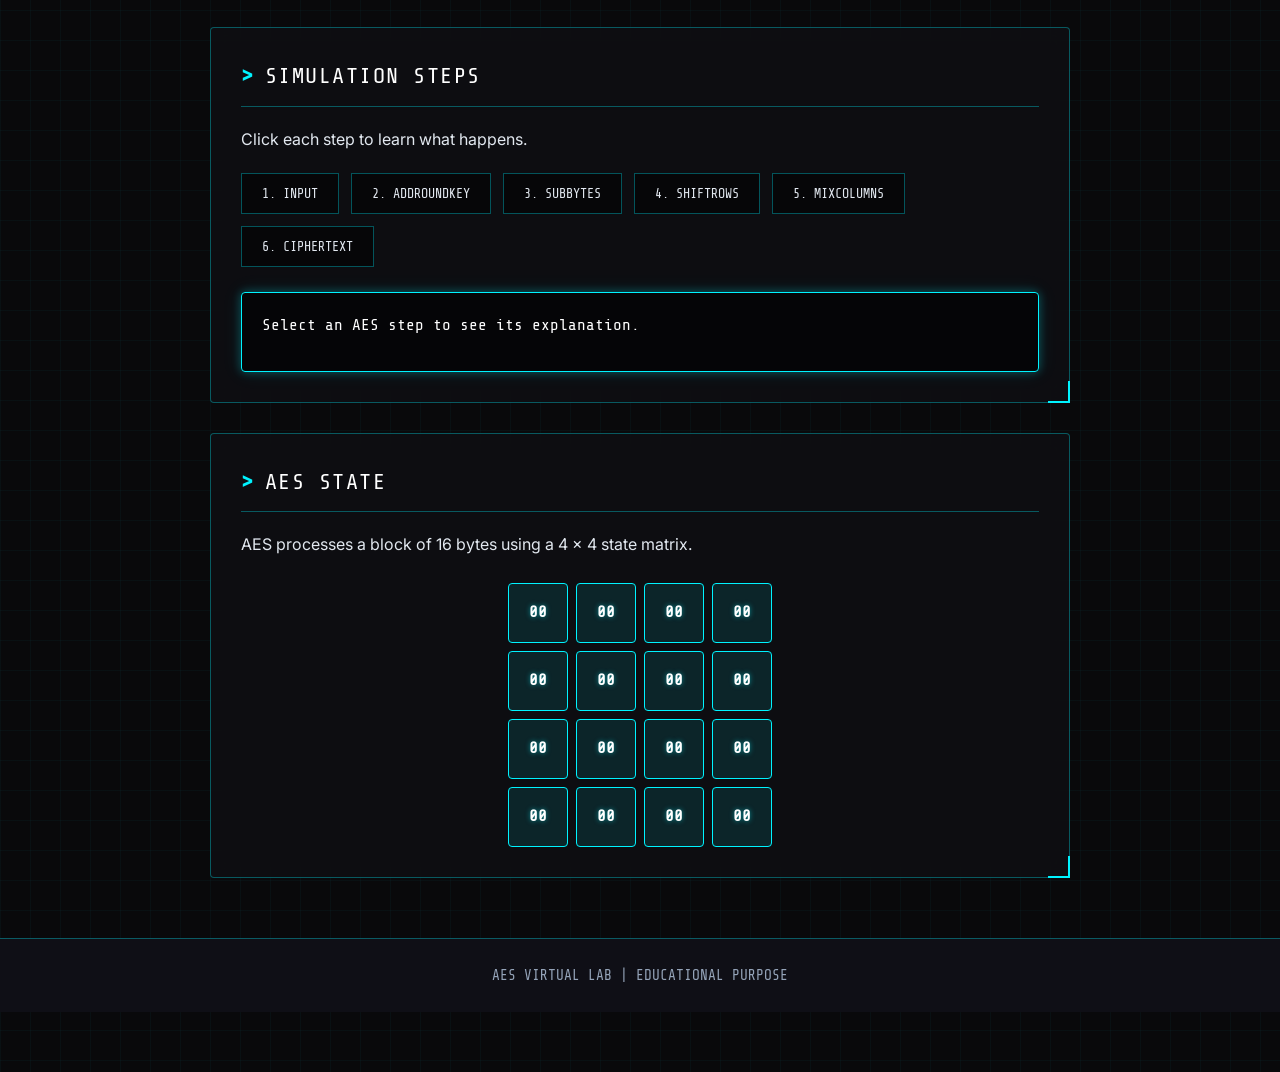
==== commit 0a6fd257: "aes changes" ====
--- a/AES/index.html
+++ b/AES/index.html
@@ -38,50 +38,11 @@
       <div class="nav-bar">
         <a href="../index.html" class="nav-link">← Back to Experiments</a>
       </div>
-    </div>
-
-
-
-    <!-- ================= NAVIGATION ================= -->
-
-    <nav>
-
-        <button class="nav-button active"
-                onclick="showSection('aim', this)">
-            Aim
-        </button>
-
-
-        <button class="nav-button"
-                onclick="showSection('theory', this)">
-            Theory / Concept
-        </button>
-
-
-        <button class="nav-button"
-                onclick="showSection('simulation', this)">
-            Simulation
-        </button>
-
-
-        <button class="nav-button"
-                onclick="showSection('quiz', this)">
-            Quiz
-        </button>
-
-    </nav>
-
-
-
-    <main>
-
 
         <!-- ================= AIM ================= -->
 
-        <section id="aim" class="section active">
-
-
-            <div class="card">
+
+            <div class="lab-section">
 
                 <h2>Aim</h2>
 
@@ -96,7 +57,7 @@
 
 
 
-            <div class="card">
+            <div class="lab-section">
 
                 <h2>Learning Objectives</h2>
 
@@ -126,16 +87,10 @@
 
             </div>
 
-        </section>
-
-
-
         <!-- ================= THEORY ================= -->
 
-        <section id="theory" class="section">
-
-
-            <div class="card">
+
+            <div class="lab-section">
 
                 <h2>What is AES?</h2>
 
@@ -154,7 +109,7 @@
 
 
 
-            <div class="card">
+            <div class="lab-section">
 
                 <h2>AES Key Sizes</h2>
 
@@ -199,7 +154,7 @@
 
 
 
-            <div class="card">
+            <div class="lab-section">
 
                 <h2>Basic AES Encryption Process</h2>
 
@@ -276,7 +231,7 @@
 
 
 
-            <div class="card">
+            <div class="lab-section">
 
                 <h2>AES Operations</h2>
 
@@ -330,16 +285,10 @@
 
             </div>
 
-        </section>
-
-
-
         <!-- ================= SIMULATION ================= -->
 
-        <section id="simulation" class="section">
-
-
-            <div class="card">
+
+            <div class="lab-section">
 
                 <h2>AES Simulation</h2>
 
@@ -357,7 +306,7 @@
 
                 <!-- INPUT -->
 
-                <div class="card">
+                <div class="lab-section">
 
                     <h3>Input</h3>
 
@@ -415,7 +364,7 @@
 
                 <!-- OUTPUT -->
 
-                <div class="card">
+                <div class="lab-section">
 
                     <h3>Output</h3>
 
@@ -455,7 +404,7 @@
 
             <!-- AES STEPS -->
 
-            <div class="card">
+            <div class="lab-section">
 
                 <h2>Simulation Steps</h2>
 
@@ -513,7 +462,7 @@
 
             <!-- STATE MATRIX -->
 
-            <div class="card">
+            <div class="lab-section">
 
                 <h2>AES State</h2>
 
@@ -555,348 +504,7 @@
 
             </div>
 
-        </section>
-
-
-
-        <!-- ================= QUIZ ================= -->
-
-        <section id="quiz" class="section">
-
-
-            <div class="card">
-
-                <h2>AES Quiz</h2>
-
-                <p>
-                    Answer the following questions to test
-                    your understanding of AES.
-                </p>
-
-            </div>
-
-
-
-            <!-- QUESTION 1 -->
-
-            <div class="quiz-card">
-
-                <h3>
-                    1. What does AES stand for?
-                </h3>
-
-
-                <label class="option">
-
-                    <input
-                        type="radio"
-                        name="q1"
-                        value="correct">
-
-                    Advanced Encryption Standard
-
-                </label>
-
-
-                <label class="option">
-
-                    <input
-                        type="radio"
-                        name="q1"
-                        value="wrong">
-
-                    Advanced Encoding System
-
-                </label>
-
-
-                <label class="option">
-
-                    <input
-                        type="radio"
-                        name="q1"
-                        value="wrong">
-
-                    Automated Encryption Standard
-
-                </label>
-
-
-                <label class="option">
-
-                    <input
-                        type="radio"
-                        name="q1"
-                        value="wrong">
-
-                    Advanced Electronic Security
-
-                </label>
-
-            </div>
-
-
-
-            <!-- QUESTION 2 -->
-
-            <div class="quiz-card">
-
-                <h3>
-                    2. Which key size is used by AES-128?
-                </h3>
-
-
-                <label class="option">
-
-                    <input
-                        type="radio"
-                        name="q2"
-                        value="wrong">
-
-                    64 bits
-
-                </label>
-
-
-                <label class="option">
-
-                    <input
-                        type="radio"
-                        name="q2"
-                        value="correct">
-
-                    128 bits
-
-                </label>
-
-
-                <label class="option">
-
-                    <input
-                        type="radio"
-                        name="q2"
-                        value="wrong">
-
-                    192 bits
-
-                </label>
-
-
-                <label class="option">
-
-                    <input
-                        type="radio"
-                        name="q2"
-                        value="wrong">
-
-                    512 bits
-
-                </label>
-
-            </div>
-
-
-
-            <!-- QUESTION 3 -->
-
-            <div class="quiz-card">
-
-                <h3>
-                    3. Which AES operation replaces bytes
-                    using the S-Box?
-                </h3>
-
-
-                <label class="option">
-
-                    <input
-                        type="radio"
-                        name="q3"
-                        value="correct">
-
-                    SubBytes
-
-                </label>
-
-
-                <label class="option">
-
-                    <input
-                        type="radio"
-                        name="q3"
-                        value="wrong">
-
-                    ShiftRows
-
-                </label>
-
-
-                <label class="option">
-
-                    <input
-                        type="radio"
-                        name="q3"
-                        value="wrong">
-
-                    MixColumns
-
-                </label>
-
-
-                <label class="option">
-
-                    <input
-                        type="radio"
-                        name="q3"
-                        value="wrong">
-
-                    AddBytes
-
-                </label>
-
-            </div>
-
-
-
-            <!-- QUESTION 4 -->
-
-            <div class="quiz-card">
-
-                <h3>
-                    4. Which AES operation shifts the rows?
-                </h3>
-
-
-                <label class="option">
-
-                    <input
-                        type="radio"
-                        name="q4"
-                        value="wrong">
-
-                    SubBytes
-
-                </label>
-
-
-                <label class="option">
-
-                    <input
-                        type="radio"
-                        name="q4"
-                        value="correct">
-
-                    ShiftRows
-
-                </label>
-
-
-                <label class="option">
-
-                    <input
-                        type="radio"
-                        name="q4"
-                        value="wrong">
-
-                    MixColumns
-
-                </label>
-
-
-                <label class="option">
-
-                    <input
-                        type="radio"
-                        name="q4"
-                        value="wrong">
-
-                    AddRoundKey
-
-                </label>
-
-            </div>
-
-
-
-            <!-- QUESTION 5 -->
-
-            <div class="quiz-card">
-
-                <h3>
-                    5. AES is what type of encryption?
-                </h3>
-
-
-                <label class="option">
-
-                    <input
-                        type="radio"
-                        name="q5"
-                        value="correct">
-
-                    Symmetric encryption
-
-                </label>
-
-
-                <label class="option">
-
-                    <input
-                        type="radio"
-                        name="q5"
-                        value="wrong">
-
-                    Asymmetric encryption
-
-                </label>
-
-
-                <label class="option">
-
-                    <input
-                        type="radio"
-                        name="q5"
-                        value="wrong">
-
-                    Hashing
-
-                </label>
-
-
-                <label class="option">
-
-                    <input
-                        type="radio"
-                        name="q5"
-                        value="wrong">
-
-                    Compression
-
-                </label>
-
-            </div>
-
-
-
-            <button
-                class="main-button quiz-button"
-                onclick="calculateScore()">
-
-                Submit Quiz
-
-            </button>
-
-
-            <div
-                id="quizResult"
-                class="quiz-result">
-
-            </div>
-
-        </section>
-
-
-    </main>
+        </div>
 
 
 
@@ -916,4 +524,4 @@
 
 </body>
 
-</html>+</html>
